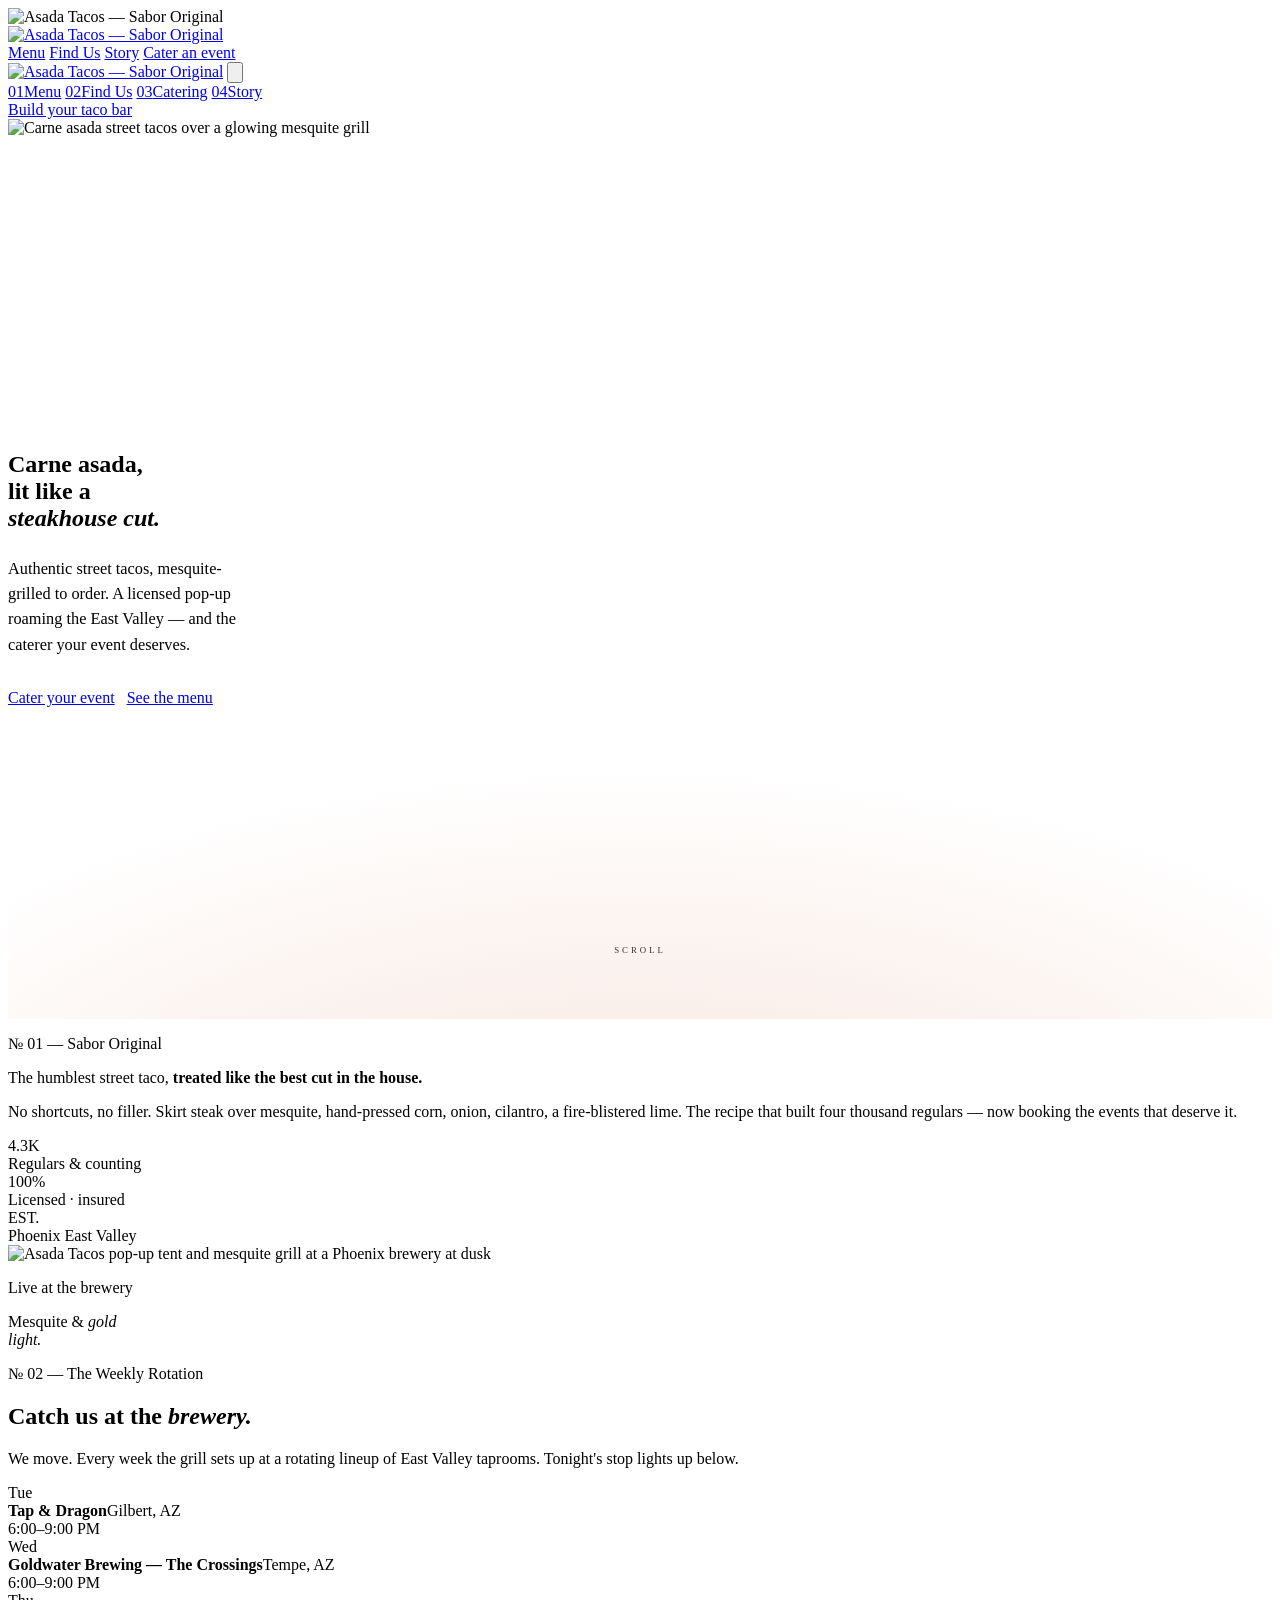
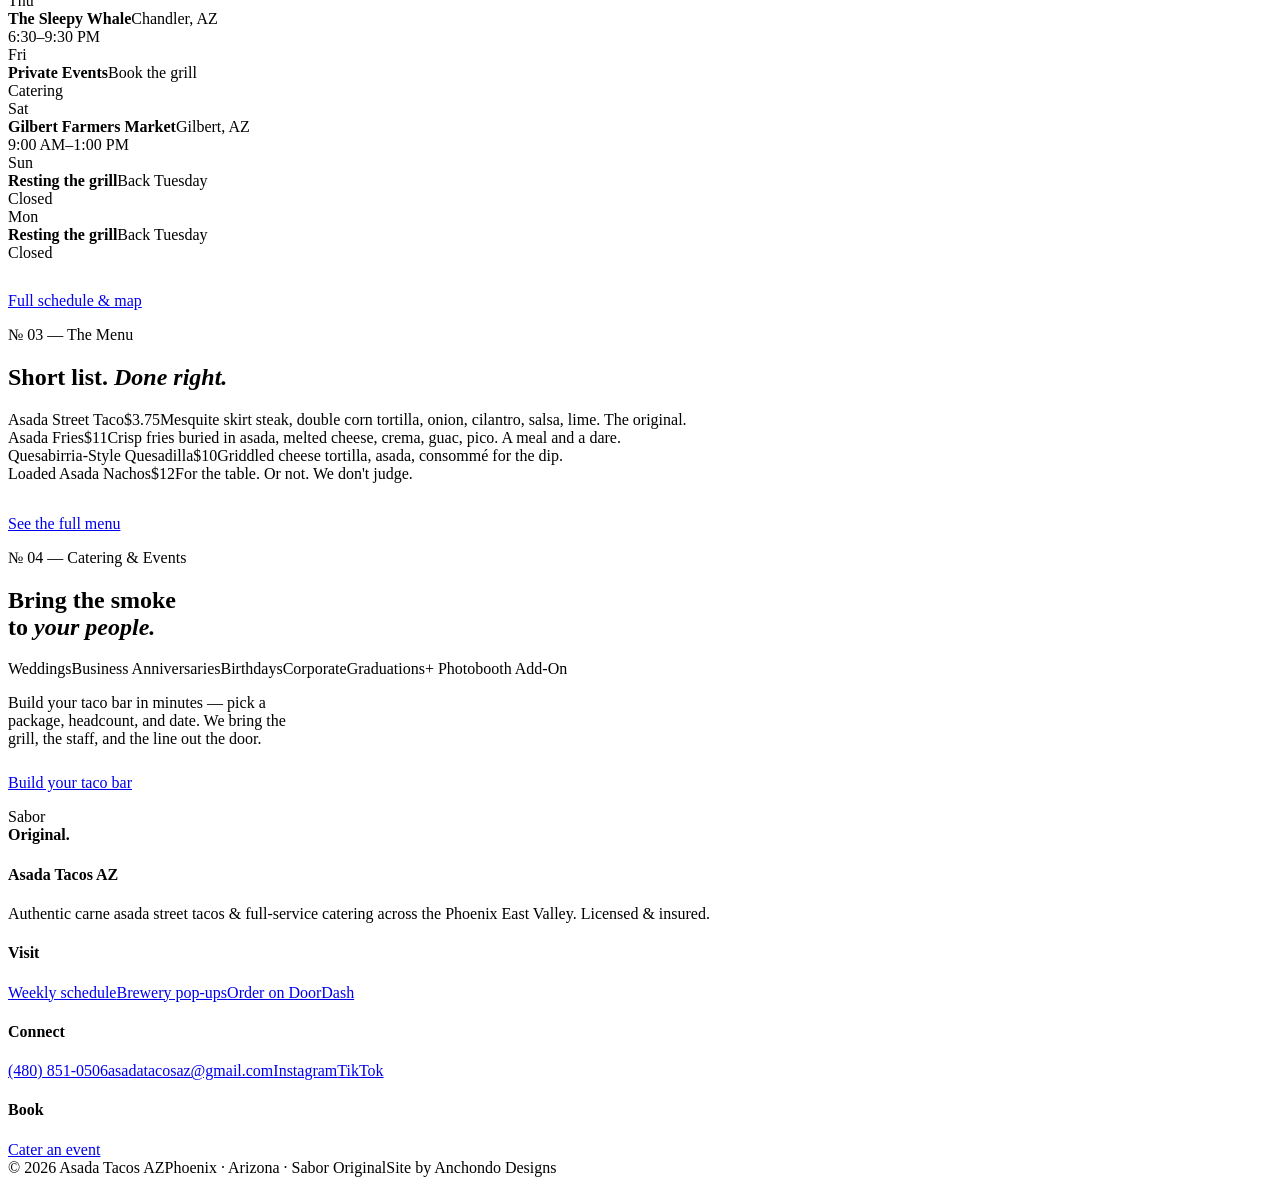
==== index.html @ da59dc64 "Add files via upload" ====
<!DOCTYPE html>
<html lang="en">
<head>
<meta charset="UTF-8">
<meta name="viewport" content="width=device-width, initial-scale=1, viewport-fit=cover">
<title>Asada Tacos AZ — Sabor Original · Authentic Asada Street Tacos & Catering</title>
<meta name="description" content="Authentic carne asada street tacos in Phoenix, Arizona. Licensed pop-up at East Valley breweries. Catering for events, anniversaries & private parties. Sabor Original.">
<meta name="theme-color" content="#0B0B0B">
<meta property="og:title" content="Asada Tacos AZ — Sabor Original">
<meta property="og:description" content="Carne asada, lit like a steakhouse cut. Street tacos + catering across the Phoenix East Valley.">
<meta property="og:type" content="website">
<meta property="og:image" content="assets/generated/hero-tacos-fire-web.jpg">
<link rel="preconnect" href="https://fonts.googleapis.com">
<link rel="preconnect" href="https://fonts.gstatic.com" crossorigin>
<link rel="preload" as="image" href="assets/generated/hero-tacos-fire-web.jpg">
<link href="https://fonts.googleapis.com/css2?family=Archivo:wght@300;400;500;600;700&family=Archivo+Expanded:wght@500;600;700;800&family=IBM+Plex+Mono:wght@400;500&display=swap" rel="stylesheet">
<link rel="stylesheet" href="css/site.css">
<style>
.hero{position:relative;min-height:100svh;display:flex;align-items:flex-end;overflow:hidden;padding-bottom:8vh}
.hero-bg{position:absolute;inset:0;z-index:0}
.hero-bg .heroposter,.hero-bg .herovid{position:absolute;inset:0;width:100%;height:100%;object-fit:cover;object-position:center 42%}
.hero-bg .herovid{z-index:1}
.hero-bg::after{content:"";position:absolute;inset:0;z-index:2;background:linear-gradient(180deg,rgba(11,11,11,.62) 0%,rgba(11,11,11,.15) 38%,rgba(11,11,11,.72) 78%,var(--carbon) 100%)}
.hero-bg::before{content:"";position:absolute;inset:0;z-index:3;background:radial-gradient(120% 80% at 50% 120%,rgba(200,80,30,.16),transparent 60%)}
.hero .wrap{position:relative;z-index:4;width:100%}
.hero .lede{max-width:30ch;margin:24px 0 32px;font-size:1.02rem;color:var(--hueso-dim);line-height:1.55}
.herobtns{display:flex;flex-wrap:wrap;gap:12px}
.scrollcue{position:absolute;left:50%;bottom:22px;transform:translateX(-50%);z-index:4;font-family:var(--mono);font-size:.55rem;letter-spacing:.34em;color:var(--oro);text-transform:uppercase;display:flex;flex-direction:column;align-items:center;gap:8px;opacity:.8}
.scrollcue i{width:1px;height:34px;background:linear-gradient(var(--oro),transparent);animation:drop 1.8s var(--ease) infinite}
@keyframes drop{0%{transform:scaleY(0);transform-origin:top}45%{transform:scaleY(1);transform-origin:top}55%{transform:scaleY(1);transform-origin:bottom}100%{transform:scaleY(0);transform-origin:bottom}}
@media(min-width:1024px){.hero{align-items:center;padding-bottom:0}}
@media(prefers-reduced-motion:reduce){.hero-bg .herovid{display:none}}
</style>
</head>
<body>

<div id="load"><img class="loadlogo" src="assets/img/asada-logo.png" alt="Asada Tacos — Sabor Original"><div class="ember" aria-hidden="true"></div></div>
<div id="glow" aria-hidden="true"></div>

<header id="hdr">
  <div class="wrap nav">
    <a href="index.html" class="brand" aria-label="Asada Tacos — Sabor Original home"><img class="brandlogo" src="assets/img/asada-logo.png" alt="Asada Tacos — Sabor Original"></a>
    <nav class="navlinks">
      <a href="menu.html">Menu</a>
      <a href="find-us.html">Find Us</a>
      <a href="story.html">Story</a>
      <a href="catering.html" class="cta ghost">Cater an event</a>
    </nav>
    <div class="burger" id="burger" aria-label="Menu" role="button" tabindex="0"><span></span><span></span><span></span></div>
  </div>
</header>

<div id="drawer">
  <div class="drawer-top">
    <a href="index.html" class="brand" aria-label="Asada Tacos — Sabor Original home"><img class="brandlogo" src="assets/img/asada-logo.png" alt="Asada Tacos — Sabor Original"></a>
    <button class="dclose" id="dclose" type="button" aria-label="Close menu"><svg viewBox="0 0 24 24" fill="none" stroke="currentColor" stroke-width="1.6" stroke-linecap="round" aria-hidden="true"><path d="M5 5l14 14M19 5L5 19"/></svg></button>
  </div>
  <nav class="drawer-links">
    <a href="menu.html"><span class="mono">01</span>Menu</a>
    <a href="find-us.html"><span class="mono">02</span>Find Us</a>
    <a href="catering.html"><span class="mono">03</span>Catering</a>
    <a href="story.html"><span class="mono">04</span>Story</a>
  </nav>
  <a href="catering.html" class="cta">Build your taco bar</a>
</div>

<main>
<section class="hero" id="top">
  <div class="hero-bg">
    <img class="heroposter" src="assets/generated/hero-tacos-fire-web.jpg" alt="Carne asada street tacos over a glowing mesquite grill" id="heroimg">
    <video class="herovid" autoplay muted loop playsinline preload="auto" poster="assets/generated/hero-tacos-fire-web.jpg">
      <source src="assets/generated/20260615-022723_hero-tacos-fire-video.mp4" type="video/mp4">
    </video>
  </div>
  <div class="wrap">
    <h1 class="h1">Carne asada,<br>lit like a<br><em>steakhouse cut.</em></h1>
    <p class="lede">Authentic street tacos, mesquite-grilled to order. A licensed pop-up roaming the East Valley — and the caterer your event deserves.</p>
    <div class="herobtns">
      <a href="catering.html" class="cta">Cater your event</a>
      <a href="menu.html" class="cta ghost">See the menu</a>
    </div>
  </div>
  <div class="scrollcue"><span>Scroll</span><i></i></div>
</section>

<section class="band statement">
  <div class="wrap">
    <p class="kicker mono rv">№ 01 — Sabor Original</p>
    <p class="big rv d1">The humblest street taco, <b>treated like the best cut in the house.</b></p>
    <p class="lead rv d2">No shortcuts, no filler. Skirt steak over mesquite, hand-pressed corn, onion, cilantro, a fire-blistered lime. The recipe that built four thousand regulars — now booking the events that deserve it.</p>
    <div class="figs">
      <div class="fig rv d1"><div class="n">4.3K</div><div class="l">Regulars &amp; counting</div></div>
      <div class="fig rv d2"><div class="n">100%</div><div class="l">Licensed · insured</div></div>
      <div class="fig rv d3"><div class="n">EST.</div><div class="l">Phoenix East Valley</div></div>
    </div>
  </div>
</section>

<section class="showcase rv">
  <img src="assets/generated/20260615-020449_scene-night-ref-web.jpg" alt="Asada Tacos pop-up tent and mesquite grill at a Phoenix brewery at dusk" loading="lazy">
  <div class="cap"><div class="wrap"><p class="kicker mono">Live at the brewery</p><p class="h2" style="max-width:16ch">Mesquite &amp; <em>gold light.</em></p></div></div>
</section>

<section class="band tight" id="week">
  <div class="wrap">
    <p class="kicker mono rv">№ 02 — The Weekly Rotation</p>
    <h2 class="h2 rv d1">Catch us at the <em>brewery.</em></h2>
    <p class="lead rv d2">We move. Every week the grill sets up at a rotating lineup of East Valley taprooms. Tonight's stop lights up below.</p>
    <div class="sched rv d2">
      <div class="srow" data-day="2">
        <div class="sday">Tue</div>
        <div class="splace"><b>Tap &amp; Dragon</b><span>Gilbert, AZ</span><span class="stag"></span></div>
        <div class="stime">6:00–9:00 PM</div>
      </div>
      <div class="srow" data-day="3">
        <div class="sday">Wed</div>
        <div class="splace"><b>Goldwater Brewing — The Crossings</b><span>Tempe, AZ</span><span class="stag"></span></div>
        <div class="stime">6:00–9:00 PM</div>
      </div>
      <div class="srow" data-day="4">
        <div class="sday">Thu</div>
        <div class="splace"><b>The Sleepy Whale</b><span>Chandler, AZ</span><span class="stag"></span></div>
        <div class="stime">6:30–9:30 PM</div>
      </div>
      <div class="srow" data-day="5">
        <div class="sday">Fri</div>
        <div class="splace"><b>Private Events</b><span>Book the grill</span><span class="stag"></span></div>
        <div class="stime">Catering</div>
      </div>
      <div class="srow" data-day="6">
        <div class="sday">Sat</div>
        <div class="splace"><b>Gilbert Farmers Market</b><span>Gilbert, AZ</span><span class="stag"></span></div>
        <div class="stime">9:00 AM–1:00 PM</div>
      </div>
      <div class="srow closed" data-day="0">
        <div class="sday">Sun</div>
        <div class="splace"><b>Resting the grill</b><span>Back Tuesday</span></div>
        <div class="stime">Closed</div>
      </div>
      <div class="srow closed" data-day="1">
        <div class="sday">Mon</div>
        <div class="splace"><b>Resting the grill</b><span>Back Tuesday</span></div>
        <div class="stime">Closed</div>
      </div>
    </div>
    <p style="margin-top:30px"><a href="find-us.html" class="cta ghost rv">Full schedule &amp; map</a></p>
  </div>
</section>

<section class="band tight">
  <div class="wrap">
    <p class="kicker mono rv">№ 03 — The Menu</p>
    <h2 class="h2 rv d1">Short list. <em>Done right.</em></h2>
    <div class="menu-cat">
      <div class="mi rv d1"><span class="nm">Asada Street Taco</span><span class="pr">$3.75</span><span class="ds">Mesquite skirt steak, double corn tortilla, onion, cilantro, salsa, lime. The original.</span></div>
      <div class="mi rv d1"><span class="nm">Asada Fries</span><span class="pr">$11</span><span class="ds">Crisp fries buried in asada, melted cheese, crema, guac, pico. A meal and a dare.</span></div>
      <div class="mi rv d2"><span class="nm">Quesabirria-Style Quesadilla</span><span class="pr">$10</span><span class="ds">Griddled cheese tortilla, asada, consommé for the dip.</span></div>
      <div class="mi rv d2"><span class="nm">Loaded Asada Nachos</span><span class="pr">$12</span><span class="ds">For the table. Or not. We don't judge.</span></div>
    </div>
    <p style="margin-top:32px"><a href="menu.html" class="cta ghost rv">See the full menu</a></p>
  </div>
</section>

<section class="band cater">
  <div class="wrap cater-inner">
    <div>
      <p class="kicker mono rv" style="color:var(--oro-lux)">№ 04 — Catering &amp; Events</p>
      <h2 class="h2 rv d1">Bring the smoke<br>to <em>your people.</em></h2>
      <div class="tags rv d2"><span>Weddings</span><span>Business Anniversaries</span><span>Birthdays</span><span>Corporate</span><span>Graduations</span><span>+ Photobooth Add-On</span></div>
    </div>
    <div class="rv d2">
      <p class="lead" style="color:var(--hueso);max-width:36ch">Build your taco bar in minutes — pick a package, headcount, and date. We bring the grill, the staff, and the line out the door.</p>
      <p style="margin-top:26px"><a href="catering.html" class="cta">Build your taco bar</a></p>
    </div>
  </div>
</section>
</main>

<footer>
  <div class="wrap">
    <div class="fmark rv">Sabor<br><b>Original.</b></div>
    <div class="fgrid">
      <div class="fcol"><h4>Asada Tacos AZ</h4><p>Authentic carne asada street tacos &amp; full-service catering across the Phoenix East Valley. Licensed &amp; insured.</p></div>
      <div class="fcol"><h4>Visit</h4><a href="find-us.html">Weekly schedule</a><a href="find-us.html">Brewery pop-ups</a><a href="#" onclick="return false">Order on DoorDash</a></div>
      <div class="fcol"><h4>Connect</h4><a href="tel:+14808510506">(480) 851-0506</a><a href="mailto:asadatacosaz@gmail.com">asadatacosaz@gmail.com</a><a href="https://www.instagram.com/asada_tacos_az/" target="_blank" rel="noopener">Instagram</a><a href="https://www.tiktok.com/@asadatacos" target="_blank" rel="noopener">TikTok</a></div>
      <div class="fcol"><h4>Book</h4><a href="catering.html" class="cta ghost">Cater an event</a></div>
    </div>
    <div class="fbtm"><span>© 2026 Asada Tacos AZ</span><span>Phoenix · Arizona · Sabor Original</span><span>Site by Anchondo Designs</span></div>
  </div>
</footer>

<script src="js/site.js"></script>
</body>
</html>
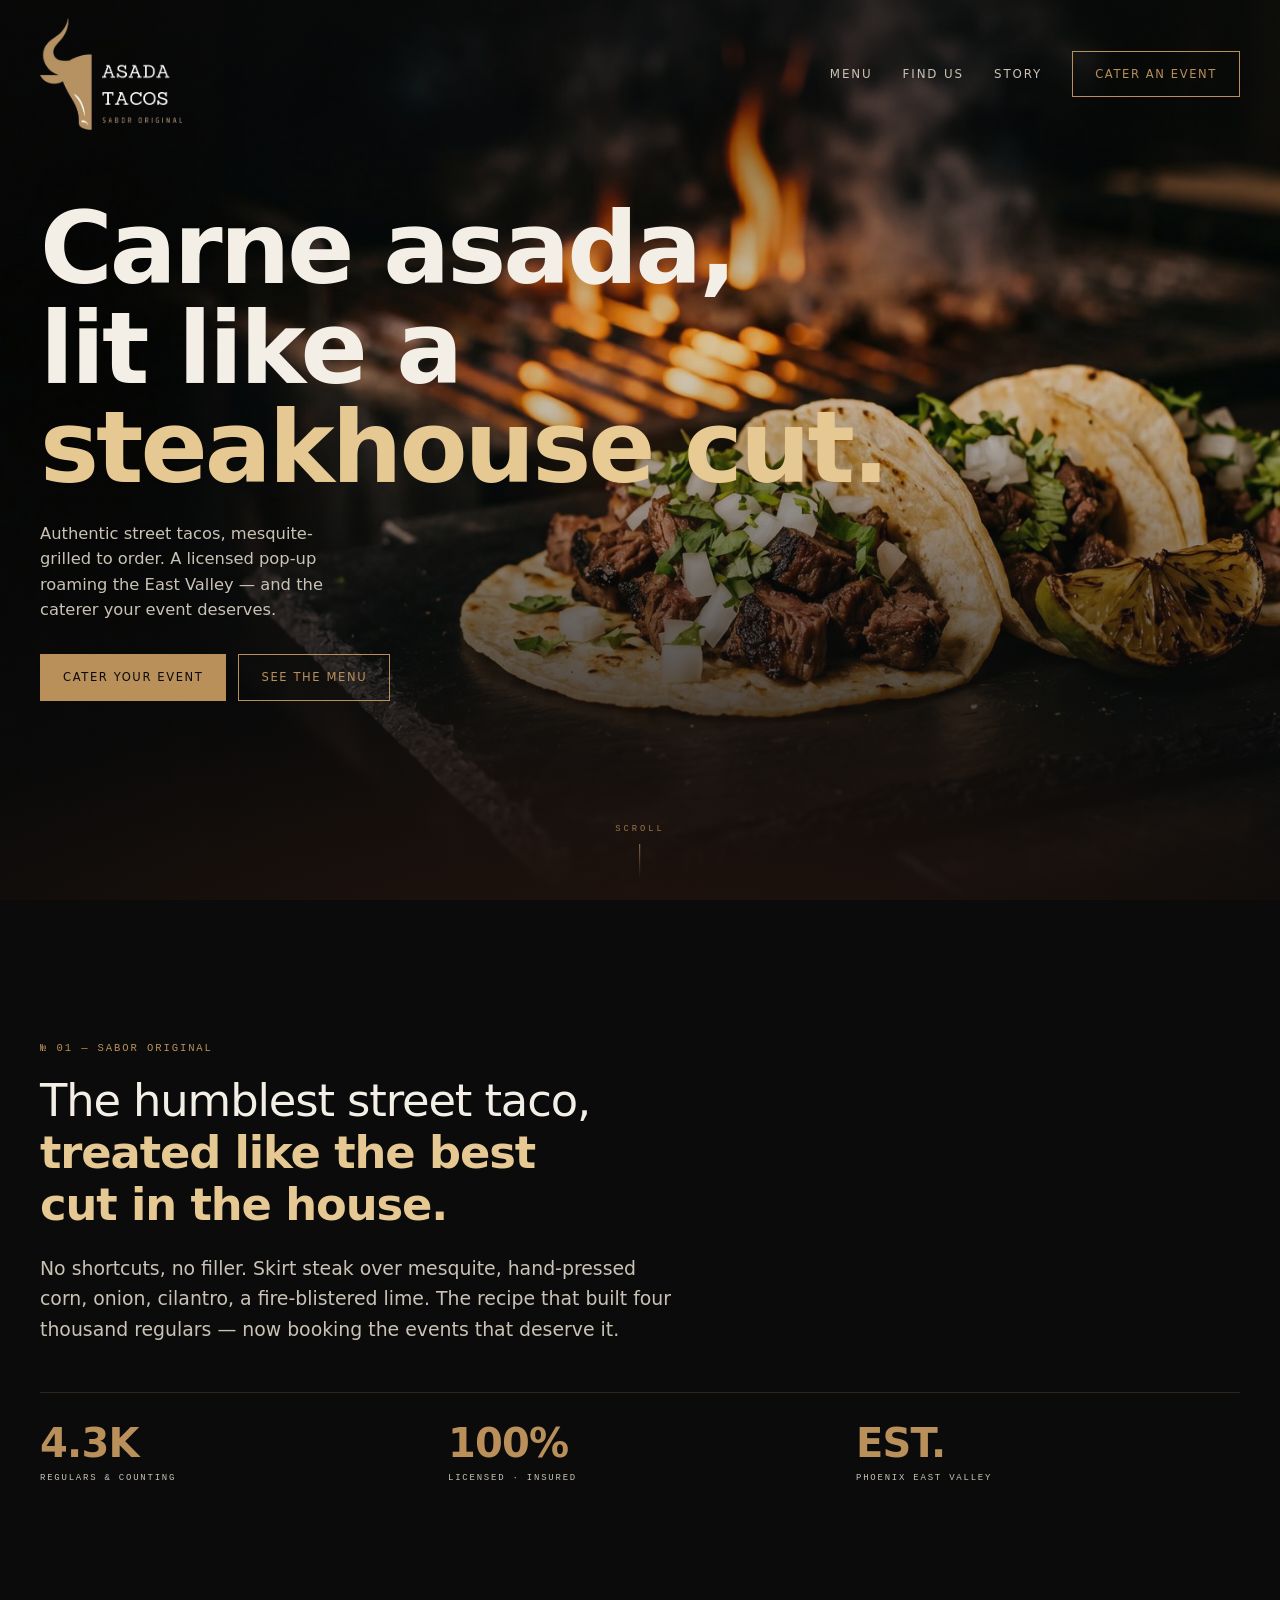
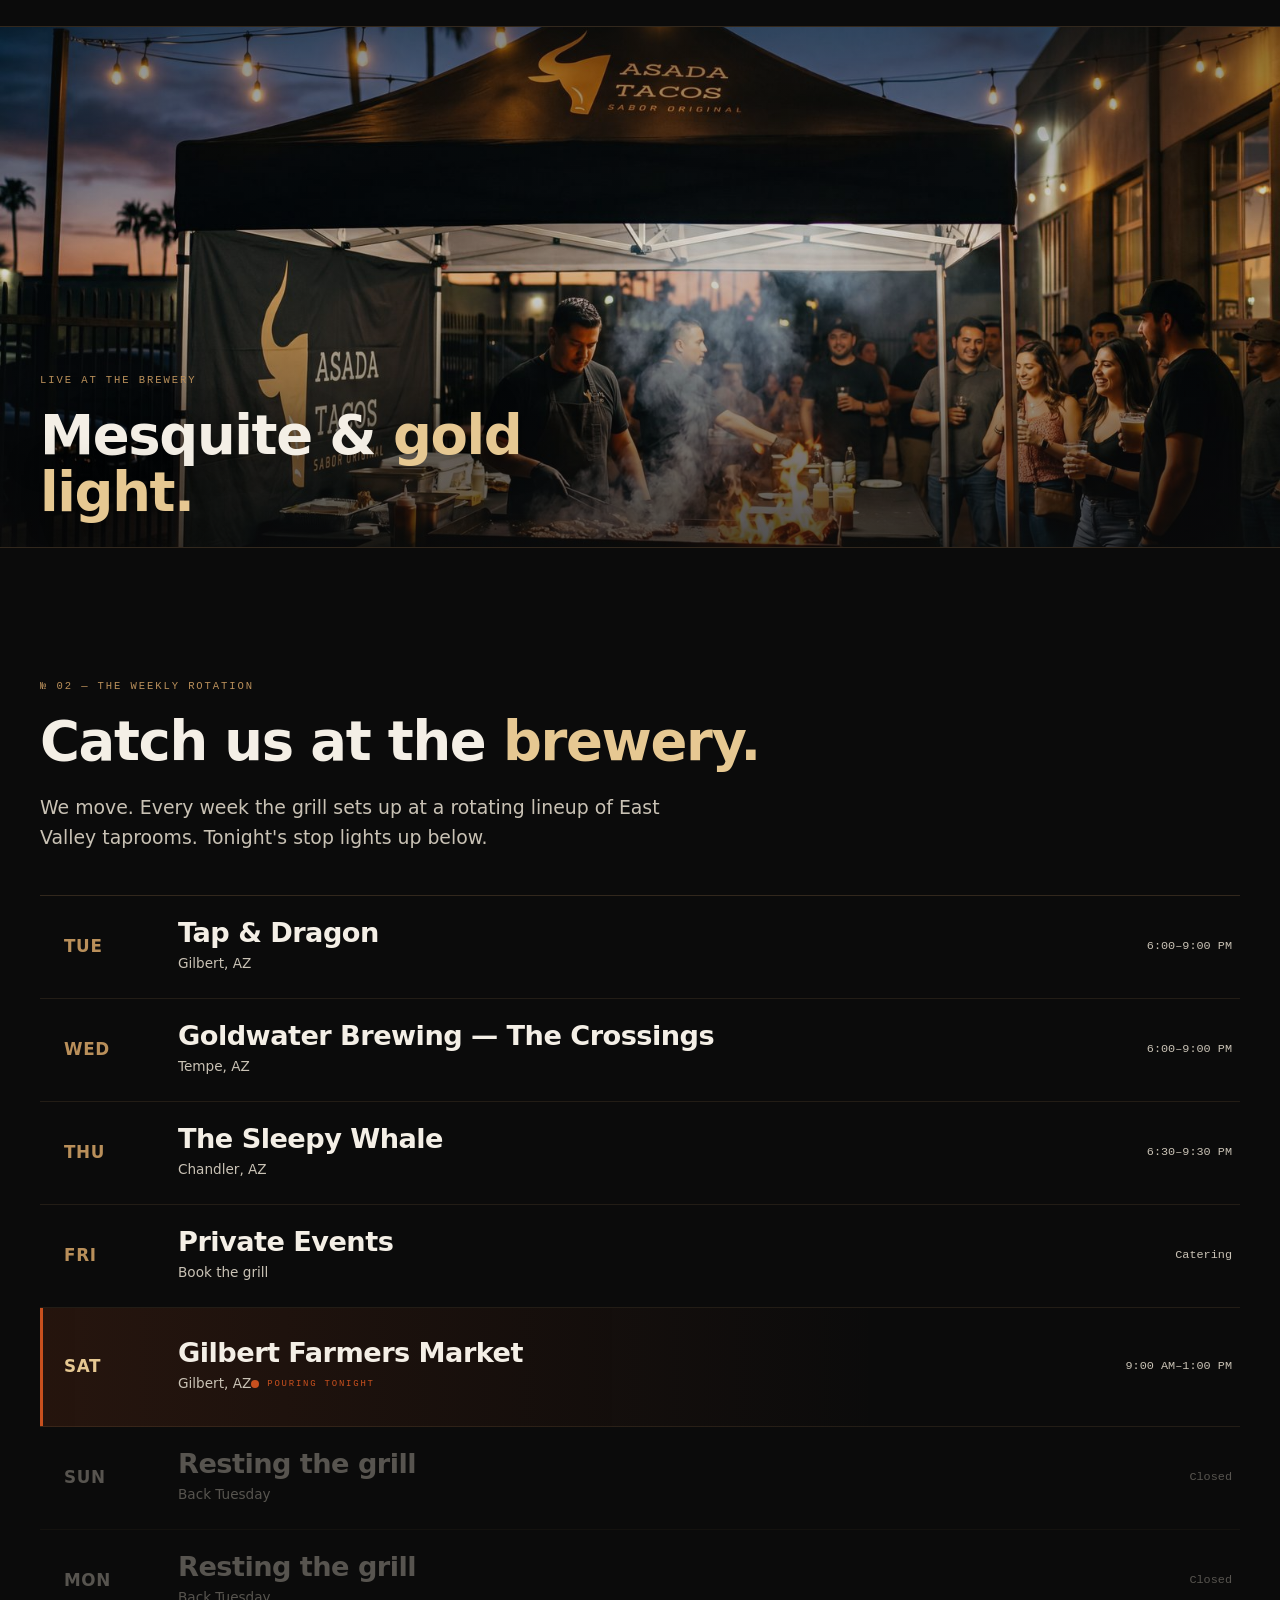
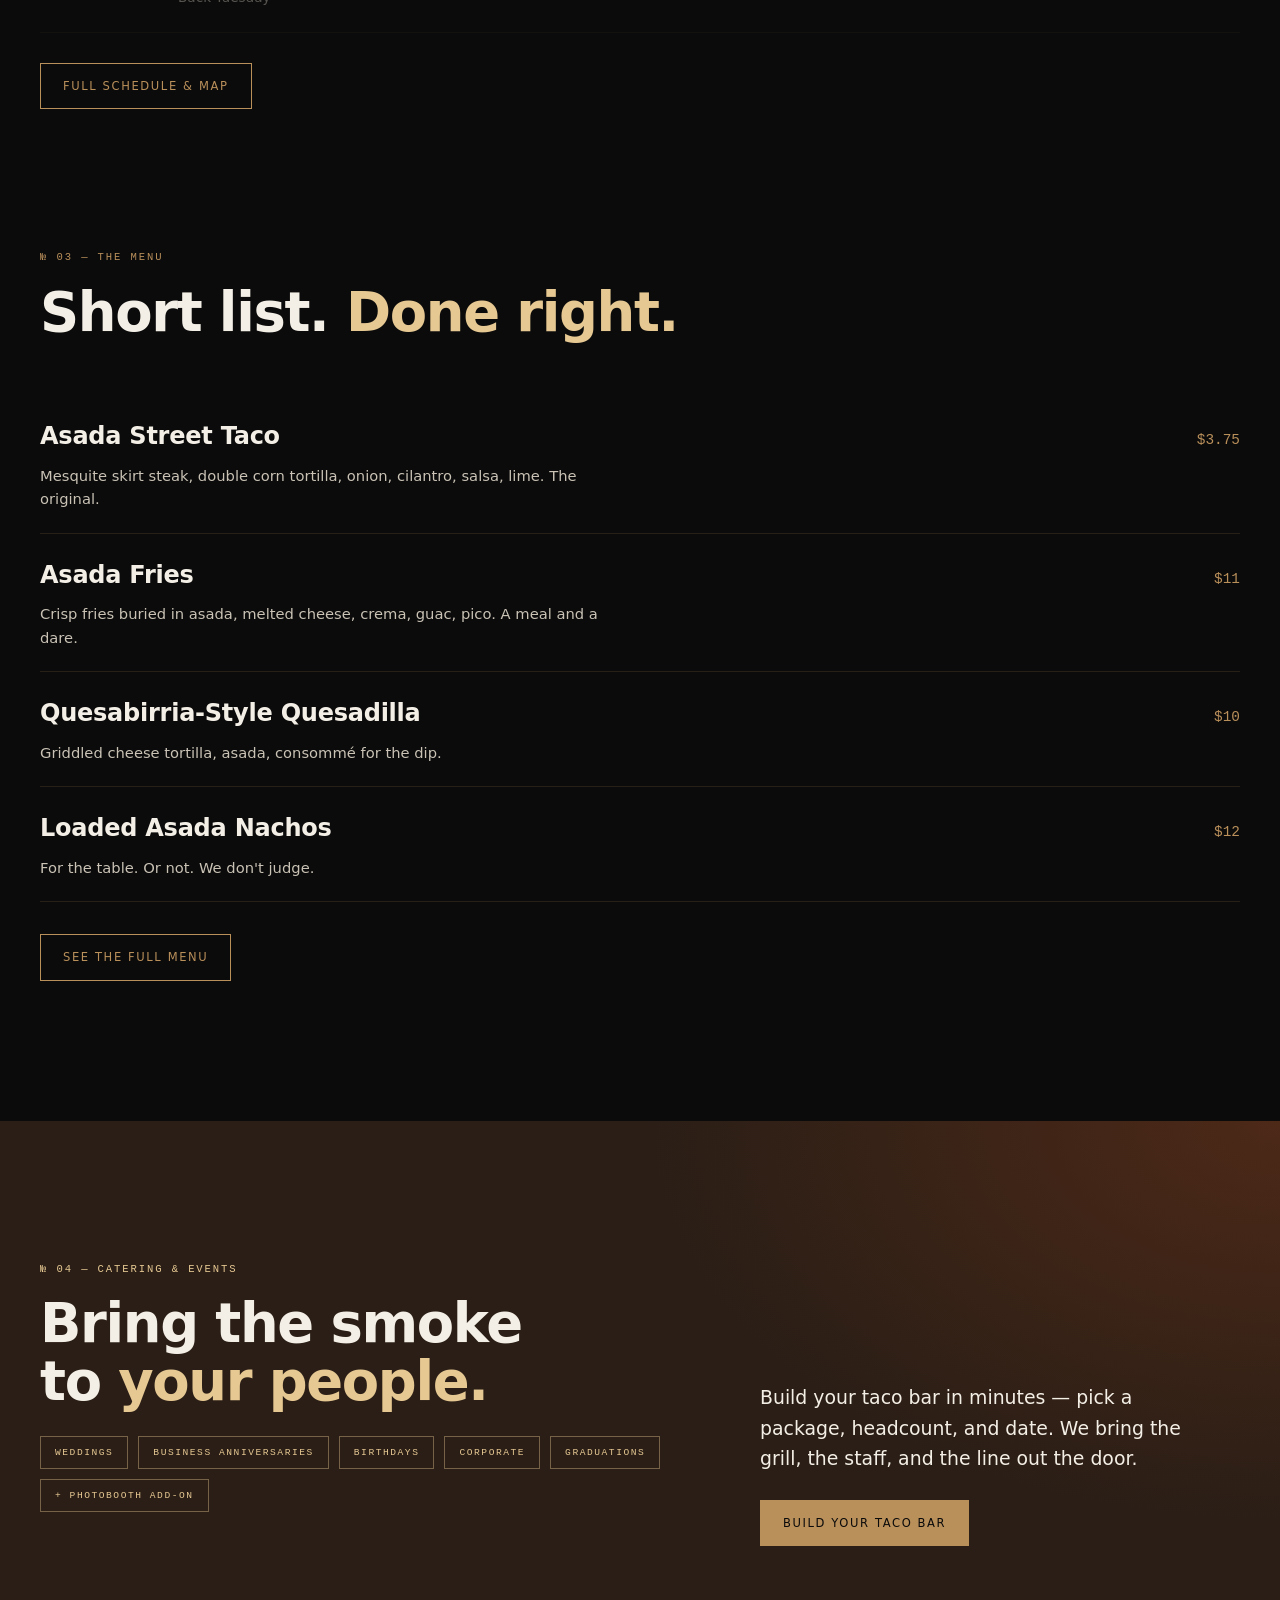
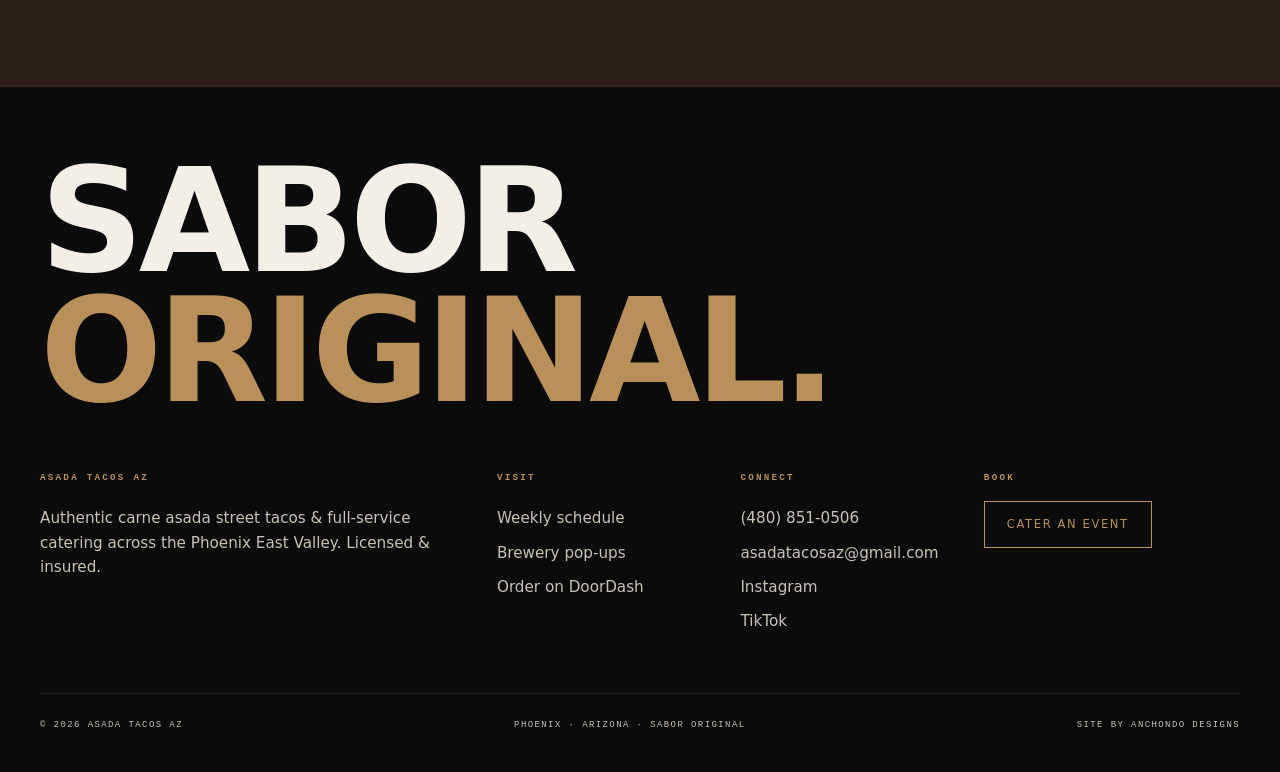
==== commit 99c65944: "Add files via upload" ====
--- a/index.html
+++ b/index.html
@@ -182,7 +182,7 @@
     <div class="fgrid">
       <div class="fcol"><h4>Asada Tacos AZ</h4><p>Authentic carne asada street tacos &amp; full-service catering across the Phoenix East Valley. Licensed &amp; insured.</p></div>
       <div class="fcol"><h4>Visit</h4><a href="find-us.html">Weekly schedule</a><a href="find-us.html">Brewery pop-ups</a><a href="#" onclick="return false">Order on DoorDash</a></div>
-      <div class="fcol"><h4>Connect</h4><a href="tel:+14808510506">(480) 851-0506</a><a href="mailto:asadatacosaz@gmail.com">asadatacosaz@gmail.com</a><a href="https://www.instagram.com/asada_tacos_az/" target="_blank" rel="noopener">Instagram</a><a href="https://www.tiktok.com/@asadatacos" target="_blank" rel="noopener">TikTok</a></div>
+      <div class="fcol"><h4>Connect</h4><a href="tel:+14808510506">(480) 851-0506</a><a href="mailto:asadatacosaz@gmail.com">asadatacosaz@gmail.com</a><a href="https://www.instagram.com/asada_tacos_az/" target="_blank" rel="noopener">Instagram</a><a href="https://www.tiktok.com/@asada_tacos_az" target="_blank" rel="noopener">TikTok</a></div>
       <div class="fcol"><h4>Book</h4><a href="catering.html" class="cta ghost">Cater an event</a></div>
     </div>
     <div class="fbtm"><span>© 2026 Asada Tacos AZ</span><span>Phoenix · Arizona · Sabor Original</span><span>Site by Anchondo Designs</span></div>
--- a/css/site.css
+++ b/css/site.css
@@ -0,0 +1,292 @@
+/* ============================================================
+   ASADA TACOS AZ — shared design system  ·  FIRE, FRAMED
+   Anchondo Designs · MOSA Studio
+   ============================================================ */
+:root{
+  --carbon:#0B0B0B; --carbon-2:#121110; --carbon-3:#1A1714; --mesquite:#2A1E16;
+  --oro:#B98F5A; --oro-lux:#E6C892; --hueso:#F4EFE6; --hueso-dim:#C9C2B5;
+  --brasa:#C8501E;
+  --disp:"Archivo Expanded","Archivo",system-ui,sans-serif;
+  --body:"Archivo",system-ui,sans-serif;
+  --mono:"IBM Plex Mono",monospace; --cond:"Archivo Expanded",var(--body);
+  --maxw:1280px; --ease:cubic-bezier(.22,1,.36,1);
+  --line:rgba(185,143,90,.22);
+}
+*{margin:0;padding:0;box-sizing:border-box}
+html{scroll-behavior:smooth;-webkit-text-size-adjust:100%;scroll-padding-top:84px}
+body{background:var(--carbon);color:var(--hueso);font-family:var(--body);
+  font-weight:300;line-height:1.6;overflow-x:hidden;
+  -webkit-font-smoothing:antialiased;text-rendering:optimizeLegibility}
+img{max-width:100%;display:block}
+a{color:inherit;text-decoration:none}
+::selection{background:var(--oro);color:var(--carbon)}
+.wrap{width:100%;max-width:var(--maxw);margin:0 auto;padding:0 22px}
+.mono{font-family:var(--mono);font-weight:400;letter-spacing:.18em;text-transform:uppercase;font-size:.66rem;color:var(--oro)}
+.frame{position:relative}
+.frame::before{content:"";position:absolute;inset:14px;border:1px solid rgba(185,143,90,.34);pointer-events:none;z-index:3}
+
+/* ---- buttons ---- */
+.cta{font-family:var(--body);font-weight:500;font-size:.72rem;letter-spacing:.14em;
+  text-transform:uppercase;padding:13px 22px;border:1px solid var(--oro);color:var(--carbon);
+  background:var(--oro);transition:transform .25s var(--ease),background .25s,color .25s;
+  display:inline-block;cursor:pointer;text-align:center}
+.cta:hover{background:var(--oro-lux);border-color:var(--oro-lux)}
+.cta.ghost{background:transparent;color:var(--oro)}
+.cta.ghost:hover{background:var(--oro);color:var(--carbon)}
+.cta[disabled]{opacity:.4;cursor:not-allowed;pointer-events:none}
+
+/* ---- loader ---- */
+#load{position:fixed;inset:0;z-index:200;background:var(--carbon);
+  display:flex;align-items:center;justify-content:center;flex-direction:column;gap:22px;
+  transition:opacity .7s var(--ease),visibility .7s}
+#load.done{opacity:0;visibility:hidden}
+.ember{width:10px;height:10px;border-radius:50%;background:var(--brasa);
+  box-shadow:0 0 30px 12px rgba(200,80,30,.7),0 0 60px 26px rgba(200,80,30,.25);
+  animation:pulse 1.4s ease-in-out infinite}
+#load .lname{font-family:var(--disp);font-weight:700;letter-spacing:.34em;
+  font-size:1rem;color:var(--oro-lux);text-transform:uppercase;
+  opacity:0;animation:rise .9s var(--ease) .25s forwards;transform:translateY(8px)}
+#load .ltag{font-family:var(--mono);font-size:.6rem;letter-spacing:.5em;color:var(--oro);
+  text-transform:uppercase;opacity:0;animation:rise .9s var(--ease) .5s forwards;transform:translateY(8px)}
+@keyframes pulse{0%,100%{transform:scale(1);opacity:.85}50%{transform:scale(1.5);opacity:1}}
+@keyframes rise{to{opacity:1;transform:translateY(0)}}
+
+/* ---- nav ---- */
+header{position:fixed;top:0;left:0;right:0;z-index:90;
+  transition:background .4s var(--ease),border-color .4s,padding .4s var(--ease);
+  border-bottom:1px solid transparent;padding:18px 0}
+header.scrolled{background:rgba(11,11,11,.82);backdrop-filter:blur(12px);
+  -webkit-backdrop-filter:blur(12px);border-bottom-color:var(--line);padding:11px 0}
+.nav{display:flex;align-items:center;justify-content:space-between;gap:18px}
+.brand{display:flex;align-items:center;gap:11px}
+.brandlogo{height:88px;width:auto;display:block;transition:height .4s var(--ease)}
+header.scrolled .brandlogo{height:50px}
+.brand .bull{height:56px;width:auto;flex:none}
+.loadlogo{width:min(62vw,290px);height:auto;margin-bottom:6px}
+.brand b{font-family:var(--disp);font-weight:700;letter-spacing:.14em;font-size:1rem;
+  text-transform:uppercase;color:var(--hueso);line-height:1}
+.brand small{display:block;font-family:var(--mono);font-size:.54rem;letter-spacing:.4em;
+  color:var(--oro);text-transform:uppercase;margin-top:4px;font-weight:400}
+.navlinks{display:none;gap:30px;align-items:center}
+.navlinks a{font-size:.74rem;letter-spacing:.16em;text-transform:uppercase;
+  color:var(--hueso-dim);transition:color .25s;position:relative;padding:4px 0}
+.navlinks a:not(.cta)::after{content:"";position:absolute;left:0;bottom:-2px;width:0;height:1px;
+  background:var(--oro);transition:width .3s var(--ease)}
+.navlinks a:not(.cta):hover{color:var(--hueso)}
+.navlinks a:not(.cta):hover::after{width:100%}
+.navlinks a[aria-current]{color:var(--oro)}
+.burger{display:flex;flex-direction:column;gap:5px;cursor:pointer;padding:6px;z-index:95}
+.burger span{width:24px;height:1.5px;background:var(--hueso);transition:.3s var(--ease)}
+.burger.open span:nth-child(1){transform:translateY(6.5px) rotate(45deg)}
+.burger.open span:nth-child(2){opacity:0}
+.burger.open span:nth-child(3){transform:translateY(-6.5px) rotate(-45deg)}
+#drawer{position:fixed;inset:0;z-index:96;background:var(--carbon);
+  display:flex;flex-direction:column;padding:16px 26px 38px;
+  transform:translateX(100%);transition:transform .5s var(--ease)}
+#drawer.open{transform:translateX(0)}
+.drawer-top{display:flex;align-items:center;justify-content:space-between;
+  padding-bottom:18px;border-bottom:1px solid var(--line)}
+.drawer-top .brand .bull{height:46px}
+.drawer-top .brandlogo{height:66px}
+.dclose{background:none;border:0;color:var(--hueso);cursor:pointer;width:46px;height:46px;
+  display:grid;place-items:center;margin-right:-8px;transition:color .25s}
+.dclose:hover{color:var(--oro)}
+.dclose svg{width:26px;height:26px}
+.drawer-links{display:flex;flex-direction:column;justify-content:center;flex:1;gap:2px}
+.drawer-links a{font-family:var(--disp);font-size:1.7rem;font-weight:600;color:var(--hueso);
+  letter-spacing:-.01em;padding:14px 0;border-bottom:1px solid rgba(185,143,90,.18)}
+.drawer-links a .mono{display:block;font-size:.6rem;margin-bottom:3px}
+#drawer a.cta{display:block;width:100%;text-align:center;background:var(--oro);color:var(--carbon);
+  border:1px solid var(--oro);padding:18px 20px;font-family:var(--body);font-weight:600;
+  font-size:.82rem;letter-spacing:.14em;margin-top:22px}
+#drawer a.cta:hover{background:var(--oro-lux);border-color:var(--oro-lux)}
+
+/* cta scoping in nav/footer */
+.nav .cta,.fcol .cta{display:inline-flex;align-items:center;width:auto;
+  padding:13px 22px;font-size:.72rem;letter-spacing:.14em}
+.nav .cta.ghost,.fcol .cta.ghost{color:var(--oro);background:transparent;border:1px solid var(--oro)}
+.nav .cta.ghost:hover,.fcol .cta.ghost:hover{color:var(--carbon);background:var(--oro)}
+
+/* ---- type scale ---- */
+.eyebrow{display:flex;align-items:center;gap:12px;margin-bottom:20px}
+.eyebrow::before{content:"";width:34px;height:1px;background:var(--oro)}
+.kicker{margin-bottom:18px}
+.h1{font-family:var(--disp);font-weight:600;font-size:clamp(2.4rem,9vw,6.2rem);
+  line-height:1;letter-spacing:-.03em;color:var(--hueso)}
+.h1 em{font-style:normal;color:var(--oro-lux);font-weight:600}
+.h2{font-family:var(--disp);font-weight:600;font-size:clamp(1.7rem,5.2vw,3.4rem);
+  line-height:1.05;letter-spacing:-.025em;color:var(--hueso)}
+.h2 em{font-style:normal;color:var(--oro-lux)}
+.lead{font-size:clamp(1rem,2.4vw,1.18rem);color:var(--hueso-dim);max-width:54ch;line-height:1.62;margin-top:22px}
+.band{padding:clamp(70px,12vw,140px) 0}
+.band.tight{padding-top:0}
+.showcase + .band.tight{padding-top:clamp(56px,11vw,130px)}
+.twocol{display:grid;gap:34px}
+section{position:relative}
+
+/* ---- page hero (interior) ---- */
+.phero{position:relative;padding:150px 0 60px;border-bottom:1px solid var(--line);overflow:hidden}
+.phero::after{content:"";position:absolute;inset:0;z-index:0;
+  background:radial-gradient(80% 120% at 100% 0%,rgba(200,80,30,.12),transparent 55%)}
+.phero .wrap{position:relative;z-index:2}
+
+/* ---- statement / figures ---- */
+.statement .big{font-family:var(--disp);font-weight:500;font-size:clamp(1.5rem,4.4vw,2.8rem);
+  line-height:1.16;letter-spacing:-.025em;color:var(--hueso);max-width:20ch}
+.statement .big b{color:var(--oro-lux);font-weight:600}
+.figs{display:grid;grid-template-columns:repeat(3,1fr);gap:14px;margin-top:48px;border-top:1px solid rgba(185,143,90,.2);padding-top:30px}
+.fig .n{font-family:var(--disp);font-size:clamp(1.6rem,5vw,2.5rem);color:var(--oro);font-weight:700;line-height:1;letter-spacing:-.02em}
+.fig .l{font-family:var(--mono);font-size:.56rem;letter-spacing:.2em;color:var(--hueso-dim);text-transform:uppercase;margin-top:8px}
+
+/* ============================================================
+   WEEKLY SCHEDULE — the standout. Auto-highlights tonight.
+   ============================================================ */
+.sched{margin-top:42px;border-top:1px solid var(--line)}
+.srow{position:relative;display:grid;grid-template-columns:74px 1fr auto;gap:18px;align-items:center;
+  padding:22px 8px 22px 18px;border-bottom:1px solid rgba(185,143,90,.14);
+  transition:background .35s var(--ease),padding .35s var(--ease)}
+.srow::before{content:"";position:absolute;left:0;top:0;bottom:0;width:3px;background:transparent;transition:background .35s}
+.srow:hover{background:rgba(185,143,90,.05)}
+.srow .sday{font-family:var(--disp);font-weight:700;font-size:1.05rem;letter-spacing:.04em;
+  text-transform:uppercase;color:var(--oro);line-height:1}
+.srow .sday small{display:block;font-family:var(--mono);font-weight:400;font-size:.52rem;
+  letter-spacing:.14em;color:var(--hueso-dim);margin-top:6px}
+.srow .splace b{font-family:var(--disp);font-weight:600;font-size:clamp(1.15rem,3.2vw,1.7rem);
+  letter-spacing:-.02em;color:var(--hueso);display:block;line-height:1.08}
+.srow .splace span{font-size:.85rem;color:var(--hueso-dim);display:inline-flex;align-items:center;gap:7px;margin-top:6px}
+.srow .stime{font-family:var(--mono);font-size:.74rem;color:var(--hueso-dim);text-align:right;white-space:nowrap;line-height:1.5}
+.srow .stag{display:none}
+.srow.closed{opacity:.4}
+.srow.closed .sday,.srow.closed .splace b{color:var(--hueso-dim)}
+
+/* tonight */
+.srow.tonight{background:linear-gradient(90deg,rgba(200,80,30,.14),rgba(200,80,30,0) 70%);padding-top:30px;padding-bottom:30px}
+.srow.tonight::before{background:var(--brasa)}
+.srow.tonight .sday{color:var(--oro-lux)}
+.srow.tonight .splace b{color:var(--hueso)}
+.srow.tonight .stag{display:inline-flex;align-items:center;gap:8px;
+  font-family:var(--mono);font-size:.56rem;letter-spacing:.2em;text-transform:uppercase;
+  color:var(--brasa);margin-top:10px}
+.srow.tonight .stag i{width:8px;height:8px;border-radius:50%;background:var(--brasa);
+  box-shadow:0 0 0 0 rgba(200,80,30,.6);animation:beat 1.6s infinite}
+@keyframes beat{0%{box-shadow:0 0 0 0 rgba(200,80,30,.55)}70%{box-shadow:0 0 0 9px rgba(200,80,30,0)}100%{box-shadow:0 0 0 0 rgba(200,80,30,0)}}
+
+/* ---- menu list ---- */
+.menu-cat{margin-top:54px}
+.menu-cat .ct{font-family:var(--mono);font-size:.62rem;letter-spacing:.24em;text-transform:uppercase;
+  color:var(--oro);padding-bottom:14px;border-bottom:1px solid var(--line);display:flex;justify-content:space-between}
+.mi{display:grid;grid-template-columns:1fr auto;gap:8px 18px;align-items:baseline;
+  padding:22px 0;border-bottom:1px solid rgba(185,143,90,.16)}
+.mi .nm{font-family:var(--disp);font-weight:600;font-size:clamp(1.1rem,2.8vw,1.5rem);color:var(--hueso);letter-spacing:-.01em}
+.mi .nm em{font-style:normal;color:var(--oro);font-size:.62rem;font-family:var(--mono);
+  letter-spacing:.12em;text-transform:uppercase;margin-left:10px;vertical-align:middle}
+.mi .pr{font-family:var(--mono);font-size:.9rem;color:var(--oro);white-space:nowrap}
+.mi .ds{grid-column:1/-1;font-size:.92rem;color:var(--hueso-dim);max-width:64ch}
+
+/* ---- catering / configurator ---- */
+.cater{position:relative;background:var(--mesquite);overflow:hidden}
+.cater::before{content:"";position:absolute;inset:0;background:radial-gradient(90% 130% at 100% 0%,rgba(200,80,30,.22),transparent 55%)}
+.cater .wrap{position:relative;z-index:2}
+.tags{display:flex;flex-wrap:wrap;gap:10px;margin:26px 0 34px}
+.tags span{font-family:var(--mono);font-size:.6rem;letter-spacing:.16em;text-transform:uppercase;
+  color:var(--oro-lux);border:1px solid rgba(230,200,146,.4);padding:8px 14px}
+.config{display:grid;grid-template-columns:1fr;gap:14px;margin-top:14px}
+.pkg{position:relative;background:var(--carbon-2);border:1px solid var(--line);padding:26px 24px;cursor:pointer;
+  transition:border-color .3s,background .3s,transform .3s var(--ease)}
+.pkg:hover{border-color:rgba(185,143,90,.5)}
+.pkg.sel{border-color:var(--oro);background:var(--carbon-3)}
+.pkg.sel::after{content:"✓";position:absolute;top:18px;right:20px;color:var(--carbon);background:var(--oro);
+  width:24px;height:24px;border-radius:50%;display:grid;place-items:center;font-size:.8rem;font-weight:700}
+.pkg .pn{font-family:var(--disp);font-weight:600;font-size:1.25rem;color:var(--hueso);letter-spacing:-.01em}
+.pkg .pp{font-family:var(--mono);font-size:.8rem;color:var(--oro);margin:8px 0 12px}
+.pkg .pd{font-size:.9rem;color:var(--hueso-dim);max-width:52ch}
+.pkg ul{list-style:none;margin-top:14px;display:flex;flex-wrap:wrap;gap:7px}
+.pkg li{font-family:var(--mono);font-size:.56rem;letter-spacing:.1em;text-transform:uppercase;
+  color:var(--hueso-dim);border:1px solid var(--line);padding:5px 9px}
+.fieldrow{display:grid;grid-template-columns:1fr;gap:16px;margin-top:14px}
+.field label{display:block;font-family:var(--mono);font-size:.58rem;letter-spacing:.18em;
+  text-transform:uppercase;color:var(--oro);margin-bottom:9px}
+.field input,.field select,.field textarea{width:100%;background:var(--carbon-2);border:1px solid var(--line);
+  color:var(--hueso);font-family:var(--body);font-size:1rem;padding:14px 15px;transition:border-color .25s}
+.field input:focus,.field select:focus,.field textarea:focus{outline:none;border-color:var(--oro)}
+.field input::placeholder,.field textarea::placeholder{color:rgba(201,194,181,.45)}
+.addons{display:grid;grid-template-columns:1fr;gap:10px;margin-top:14px}
+.addon{display:flex;align-items:center;gap:14px;background:var(--carbon-2);border:1px solid var(--line);
+  padding:16px 18px;cursor:pointer;transition:border-color .3s,background .3s}
+.addon:hover{border-color:rgba(185,143,90,.5)}
+.addon.sel{border-color:var(--oro);background:var(--carbon-3)}
+.addon .box{width:20px;height:20px;border:1px solid var(--oro);flex:none;display:grid;place-items:center;transition:background .25s}
+.addon.sel .box{background:var(--oro)}
+.addon.sel .box::after{content:"✓";color:var(--carbon);font-size:.7rem;font-weight:700}
+.addon .an{font-weight:500;color:var(--hueso);font-size:.98rem}
+.addon .ap{margin-left:auto;font-family:var(--mono);font-size:.78rem;color:var(--oro);white-space:nowrap}
+.summary{position:sticky;top:90px;background:var(--carbon-2);border:1px solid var(--line);padding:26px 24px}
+.summary h3{font-family:var(--disp);font-weight:600;font-size:1.1rem;color:var(--hueso);margin-bottom:18px;letter-spacing:-.01em}
+.sline{display:flex;justify-content:space-between;gap:12px;padding:10px 0;border-bottom:1px solid rgba(185,143,90,.12);font-size:.9rem;color:var(--hueso-dim)}
+.sline b{color:var(--hueso);font-weight:500}
+.sline .mono{color:var(--oro)}
+.stotal{display:flex;justify-content:space-between;align-items:baseline;margin-top:18px;padding-top:16px;border-top:1px solid var(--oro)}
+.stotal .lbl{font-family:var(--mono);font-size:.6rem;letter-spacing:.18em;text-transform:uppercase;color:var(--oro)}
+.stotal .amt{font-family:var(--disp);font-weight:700;font-size:2rem;color:var(--oro-lux);letter-spacing:-.02em}
+.note{font-size:.74rem;color:var(--hueso-dim);margin-top:14px;line-height:1.5}
+
+/* ---- map ---- */
+.mapwrap{margin-top:40px;border:1px solid var(--line);position:relative;aspect-ratio:16/10;background:var(--carbon-2)}
+.mapwrap iframe{width:100%;height:100%;border:0;filter:grayscale(1) invert(.92) contrast(.9) hue-rotate(180deg)}
+
+/* ---- image showcase bands ---- */
+.showcase{position:relative;width:100%;height:clamp(340px,58vh,600px);overflow:hidden;
+  border-top:1px solid var(--line);border-bottom:1px solid var(--line)}
+.showcase img{width:100%;height:100%;object-fit:cover;display:block}
+.showcase::after{content:"";position:absolute;inset:0;
+  background:linear-gradient(180deg,rgba(11,11,11,.5),rgba(11,11,11,.12) 42%,rgba(11,11,11,.72))}
+.showcase .cap{position:absolute;left:0;right:0;bottom:26px;z-index:2}
+.showcase .cap .h2,.showcase .cap .lead{text-shadow:0 2px 34px rgba(0,0,0,.55)}
+.figframe{border:1px solid var(--line);position:relative;overflow:hidden;background:var(--carbon-2)}
+.figframe img{width:100%;display:block}
+.imgduo{display:grid;gap:14px;margin-top:34px}
+.imgduo .figframe img{aspect-ratio:4/5;object-fit:cover;height:100%}
+
+/* ---- reveal / cursor / footer ---- */
+.rv{opacity:0;transform:translateY(34px);transition:opacity .9s var(--ease),transform .9s var(--ease)}
+.rv.in{opacity:1;transform:none}
+.rv.d1{transition-delay:.08s}.rv.d2{transition-delay:.16s}.rv.d3{transition-delay:.24s}
+#glow{position:fixed;top:0;left:0;width:300px;height:300px;border-radius:50%;pointer-events:none;
+  z-index:80;transform:translate(-50%,-50%);
+  background:radial-gradient(circle,rgba(200,80,30,.14),transparent 65%);
+  opacity:0;transition:opacity .4s;mix-blend-mode:screen}
+footer{border-top:1px solid var(--line);padding:70px 0 40px;background:var(--carbon)}
+.fmark{font-family:var(--disp);font-weight:800;font-size:clamp(2.4rem,14vw,9rem);line-height:.9;
+  letter-spacing:-.035em;color:var(--hueso);text-transform:uppercase}
+.fmark b{color:var(--oro);font-weight:800}
+.fgrid{display:grid;grid-template-columns:1fr;gap:34px;margin-top:54px}
+.fcol h4{font-family:var(--mono);font-size:.58rem;letter-spacing:.24em;color:var(--oro);text-transform:uppercase;margin-bottom:16px}
+.fcol a,.fcol p{display:block;color:var(--hueso-dim);font-size:.95rem;padding:5px 0;transition:color .25s}
+.fcol a:not(.cta):hover{color:var(--oro-lux)}
+.fbtm{display:flex;flex-wrap:wrap;gap:10px;justify-content:space-between;margin-top:54px;padding-top:24px;
+  border-top:1px solid rgba(185,143,90,.14);font-family:var(--mono);font-size:.56rem;letter-spacing:.16em;color:var(--hueso-dim);text-transform:uppercase}
+
+/* ---- responsive ---- */
+@media(min-width:760px){
+  .wrap{padding:0 40px}
+  .navlinks{display:flex}.burger{display:none}
+  .brand .bull{height:66px}
+  .brandlogo{height:112px}
+  header.scrolled .brandlogo{height:60px}
+  .figs{gap:24px}
+  .fieldrow{grid-template-columns:1fr 1fr}
+  .addons{grid-template-columns:1fr 1fr}
+  .imgduo{grid-template-columns:1fr 1fr}
+  .fgrid{grid-template-columns:2fr 1fr 1fr 1.2fr;gap:30px}
+  .cater-inner{display:grid;grid-template-columns:1.4fr 1fr;gap:48px;align-items:end}
+  .srow{grid-template-columns:96px 1fr auto;padding-left:24px}
+}
+@media(min-width:1024px){
+  .twocol{display:grid;grid-template-columns:1fr 1fr;gap:64px;align-items:start}
+  .config-grid{display:grid;grid-template-columns:1.6fr 1fr;gap:40px;align-items:start}
+}
+@media(hover:hover) and (pointer:fine){#glow{opacity:1}}
+@media(prefers-reduced-motion:reduce){
+  *{animation:none!important;transition:none!important;scroll-behavior:auto!important}
+  .rv{opacity:1;transform:none}
+}
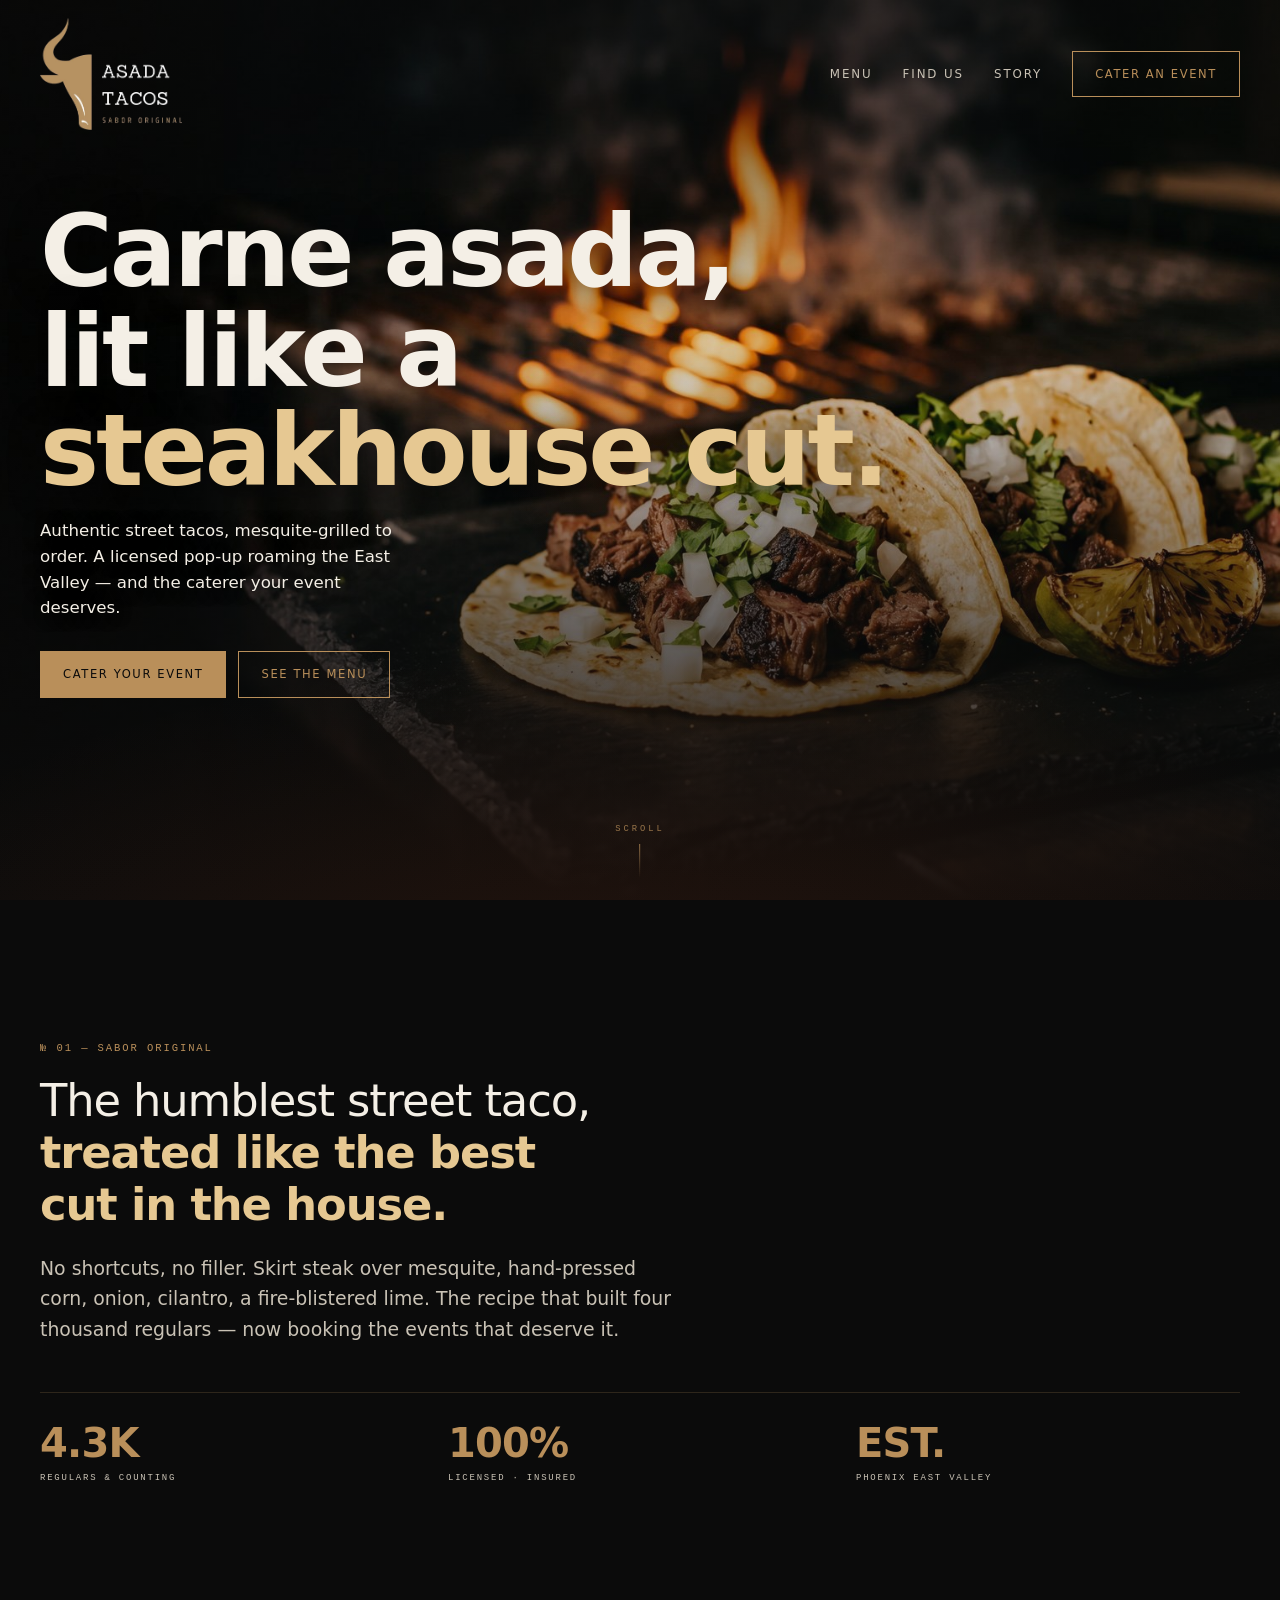
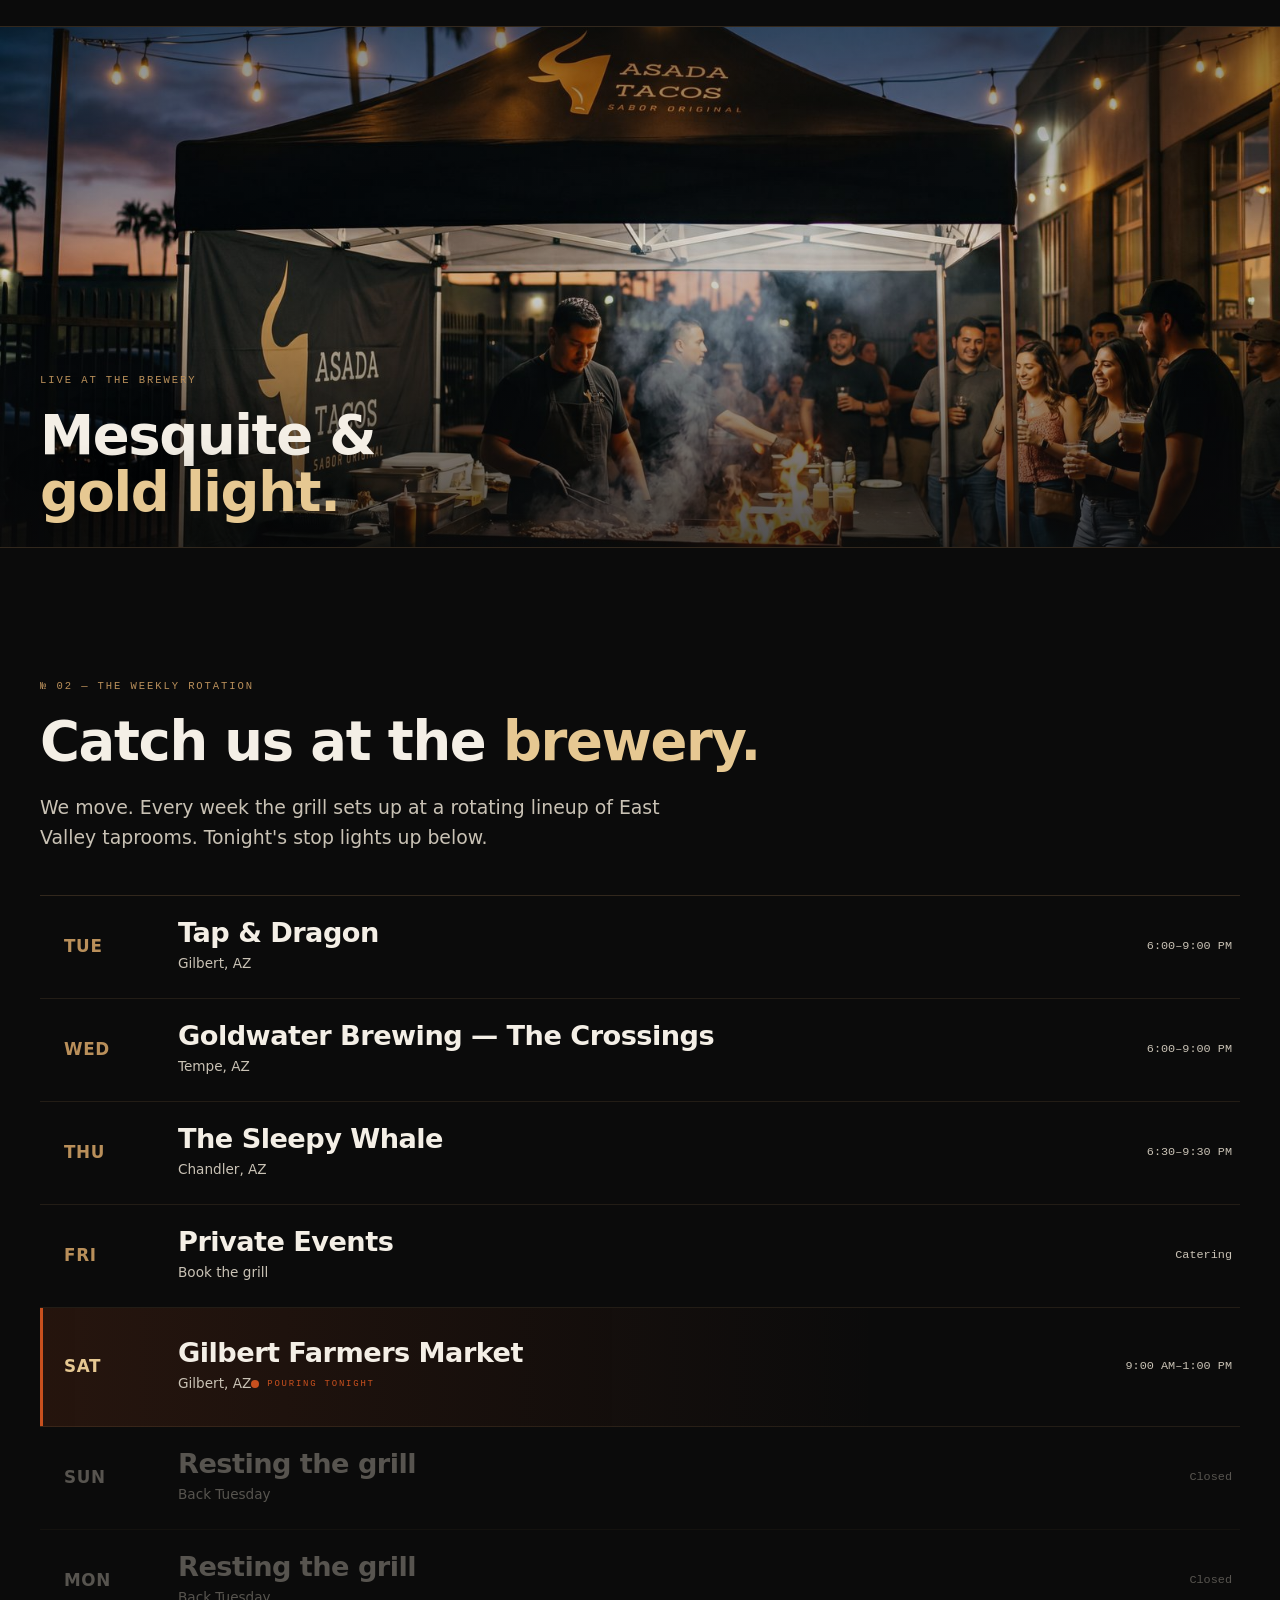
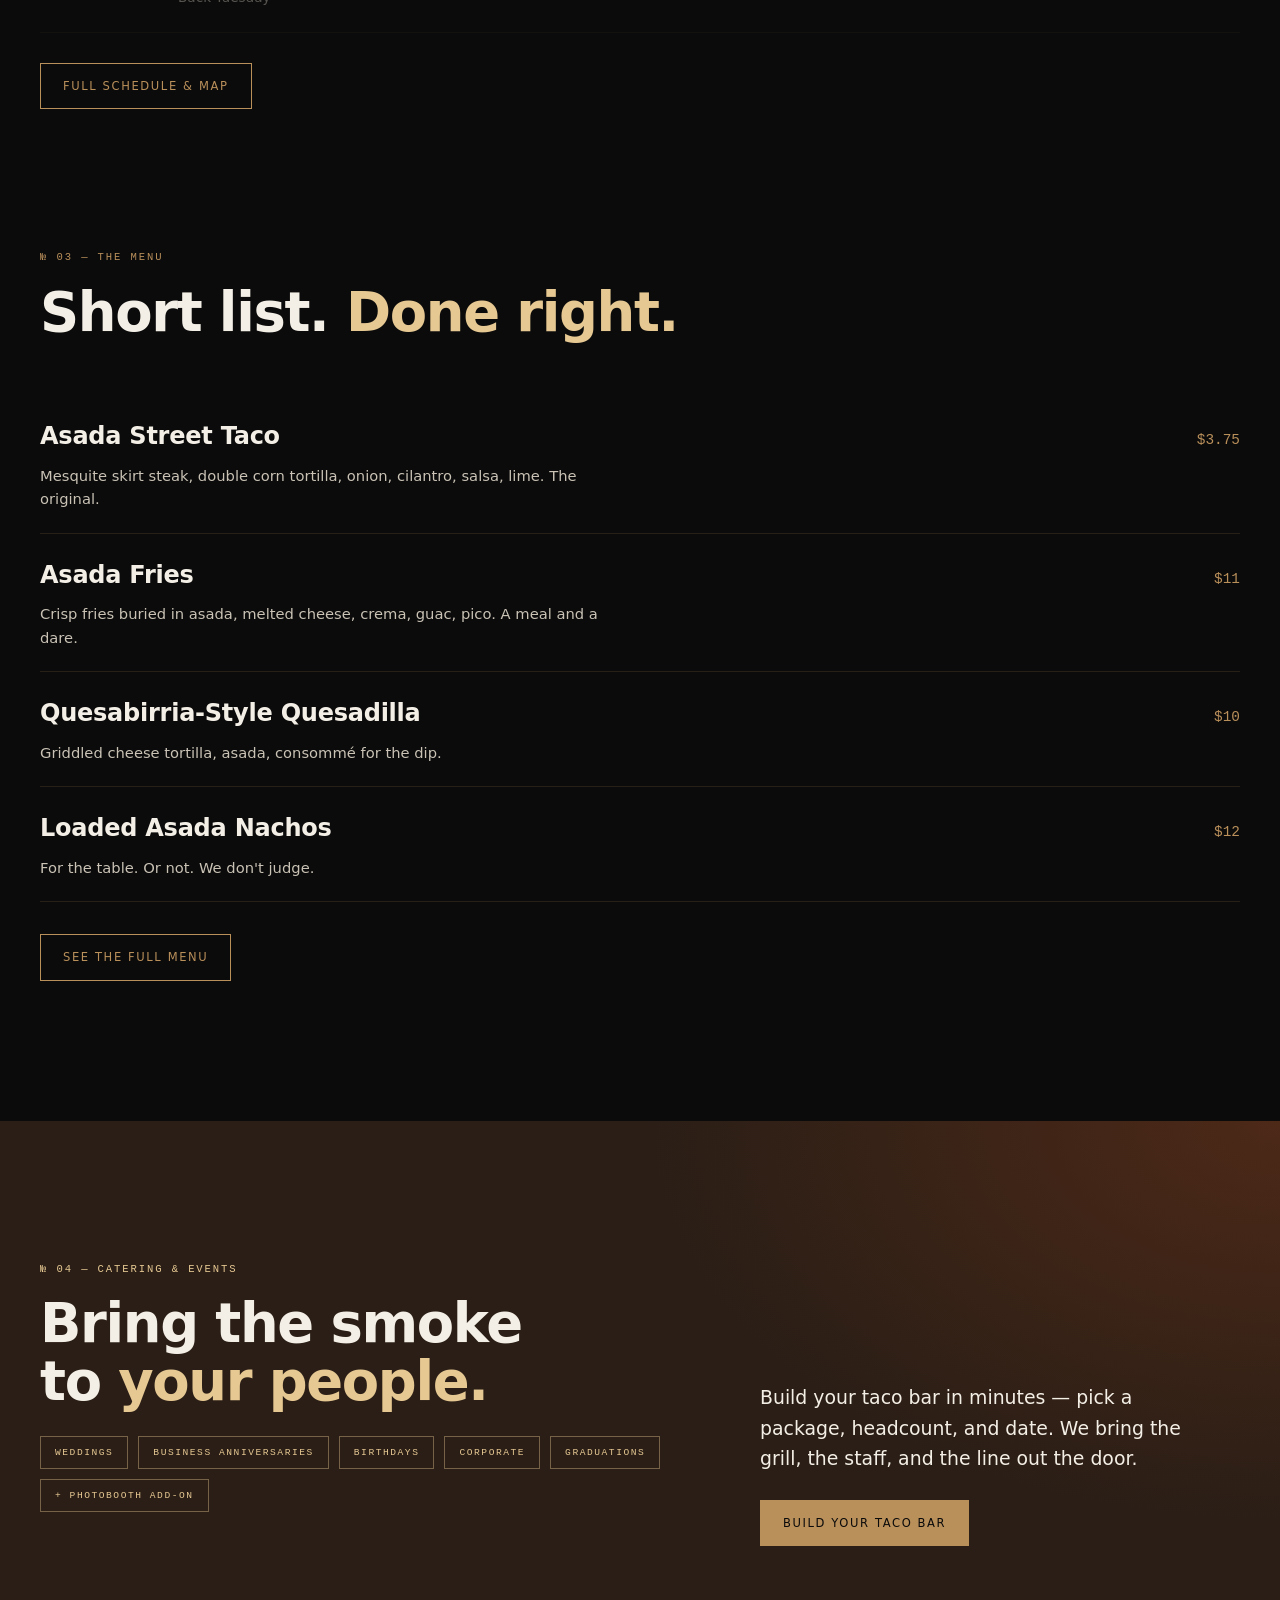
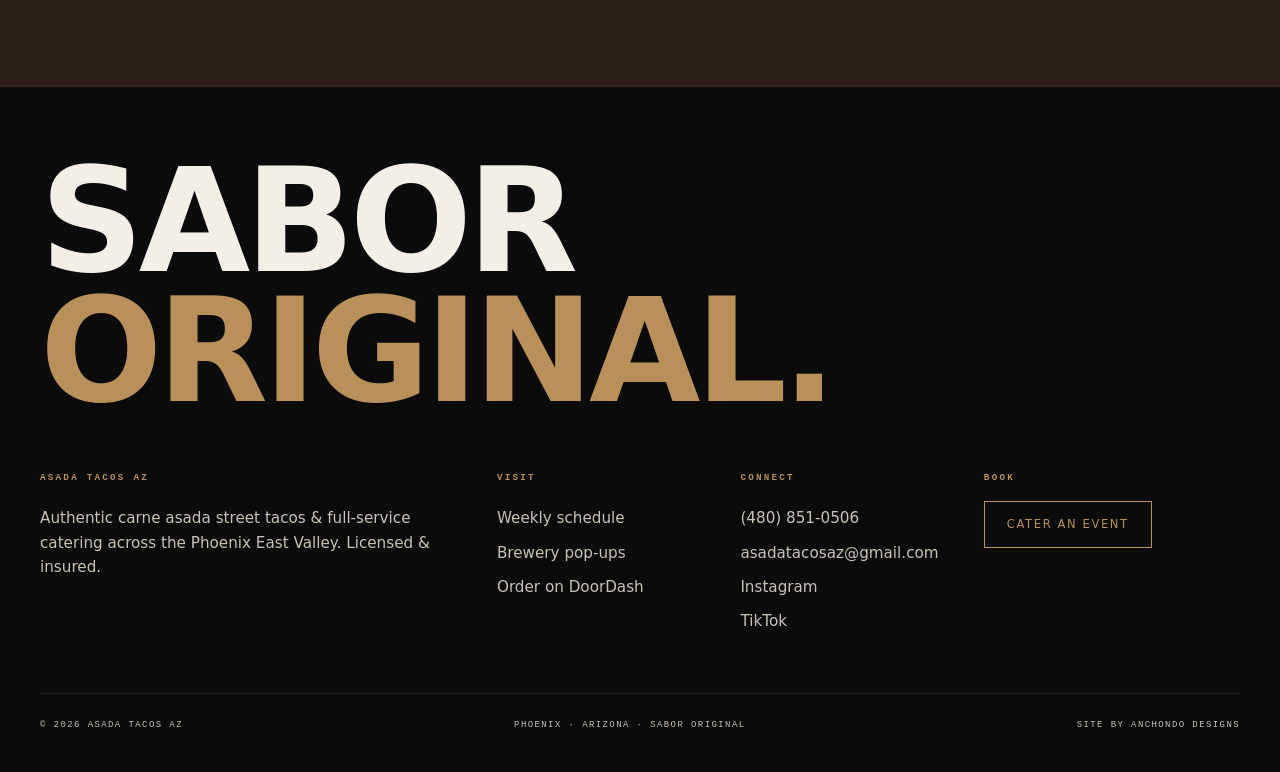
==== commit 58a2bf28: "Add files via upload" ====
--- a/index.html
+++ b/index.html
@@ -16,19 +16,21 @@
 <link href="https://fonts.googleapis.com/css2?family=Archivo:wght@300;400;500;600;700&family=Archivo+Expanded:wght@500;600;700;800&family=IBM+Plex+Mono:wght@400;500&display=swap" rel="stylesheet">
 <link rel="stylesheet" href="css/site.css">
 <style>
-.hero{position:relative;min-height:100svh;display:flex;align-items:flex-end;overflow:hidden;padding-bottom:8vh}
+.hero{position:relative;min-height:100svh;display:flex;overflow:hidden}
 .hero-bg{position:absolute;inset:0;z-index:0}
 .hero-bg .heroposter,.hero-bg .herovid{position:absolute;inset:0;width:100%;height:100%;object-fit:cover;object-position:center 42%}
 .hero-bg .herovid{z-index:1}
 .hero-bg::after{content:"";position:absolute;inset:0;z-index:2;background:linear-gradient(180deg,rgba(11,11,11,.62) 0%,rgba(11,11,11,.15) 38%,rgba(11,11,11,.72) 78%,var(--carbon) 100%)}
 .hero-bg::before{content:"";position:absolute;inset:0;z-index:3;background:radial-gradient(120% 80% at 50% 120%,rgba(200,80,30,.16),transparent 60%)}
-.hero .wrap{position:relative;z-index:4;width:100%}
-.hero .lede{max-width:30ch;margin:24px 0 32px;font-size:1.02rem;color:var(--hueso-dim);line-height:1.55}
-.herobtns{display:flex;flex-wrap:wrap;gap:12px}
-.scrollcue{position:absolute;left:50%;bottom:22px;transform:translateX(-50%);z-index:4;font-family:var(--mono);font-size:.55rem;letter-spacing:.34em;color:var(--oro);text-transform:uppercase;display:flex;flex-direction:column;align-items:center;gap:8px;opacity:.8}
+.hero .wrap{position:relative;z-index:4;width:100%;min-height:100svh;display:flex;flex-direction:column;padding-top:132px;padding-bottom:34px}
+.hero .h1{text-shadow:0 2px 34px rgba(0,0,0,.5)}
+.hero .lede{max-width:34ch;margin:18px 0 0;font-size:1.04rem;color:var(--hueso);line-height:1.55;text-shadow:0 1px 18px rgba(0,0,0,.55)}
+.herobtns{display:flex;gap:12px;margin-top:auto;padding-top:26px}
+.herobtns .cta{flex:1}
+.scrollcue{position:absolute;left:50%;bottom:22px;transform:translateX(-50%);z-index:4;font-family:var(--mono);font-size:.55rem;letter-spacing:.34em;color:var(--oro);text-transform:uppercase;display:none;flex-direction:column;align-items:center;gap:8px;opacity:.8}
 .scrollcue i{width:1px;height:34px;background:linear-gradient(var(--oro),transparent);animation:drop 1.8s var(--ease) infinite}
 @keyframes drop{0%{transform:scaleY(0);transform-origin:top}45%{transform:scaleY(1);transform-origin:top}55%{transform:scaleY(1);transform-origin:bottom}100%{transform:scaleY(0);transform-origin:bottom}}
-@media(min-width:1024px){.hero{align-items:center;padding-bottom:0}}
+@media(min-width:1024px){.hero{align-items:center}.hero .wrap{min-height:0;display:block;padding-top:0;padding-bottom:0}.herobtns{margin-top:30px;padding-top:0;flex-wrap:wrap}.herobtns .cta{flex:0 0 auto}.scrollcue{display:flex}}
 @media(prefers-reduced-motion:reduce){.hero-bg .herovid{display:none}}
 </style>
 </head>
@@ -98,7 +100,7 @@
 
 <section class="showcase rv">
   <img src="assets/generated/20260615-020449_scene-night-ref-web.jpg" alt="Asada Tacos pop-up tent and mesquite grill at a Phoenix brewery at dusk" loading="lazy">
-  <div class="cap"><div class="wrap"><p class="kicker mono">Live at the brewery</p><p class="h2" style="max-width:16ch">Mesquite &amp; <em>gold light.</em></p></div></div>
+  <div class="cap"><div class="wrap"><p class="kicker mono">Live at the brewery</p><p class="h2" style="max-width:16ch">Mesquite &amp;<br><em>gold light.</em></p></div></div>
 </section>
 
 <section class="band tight" id="week">
